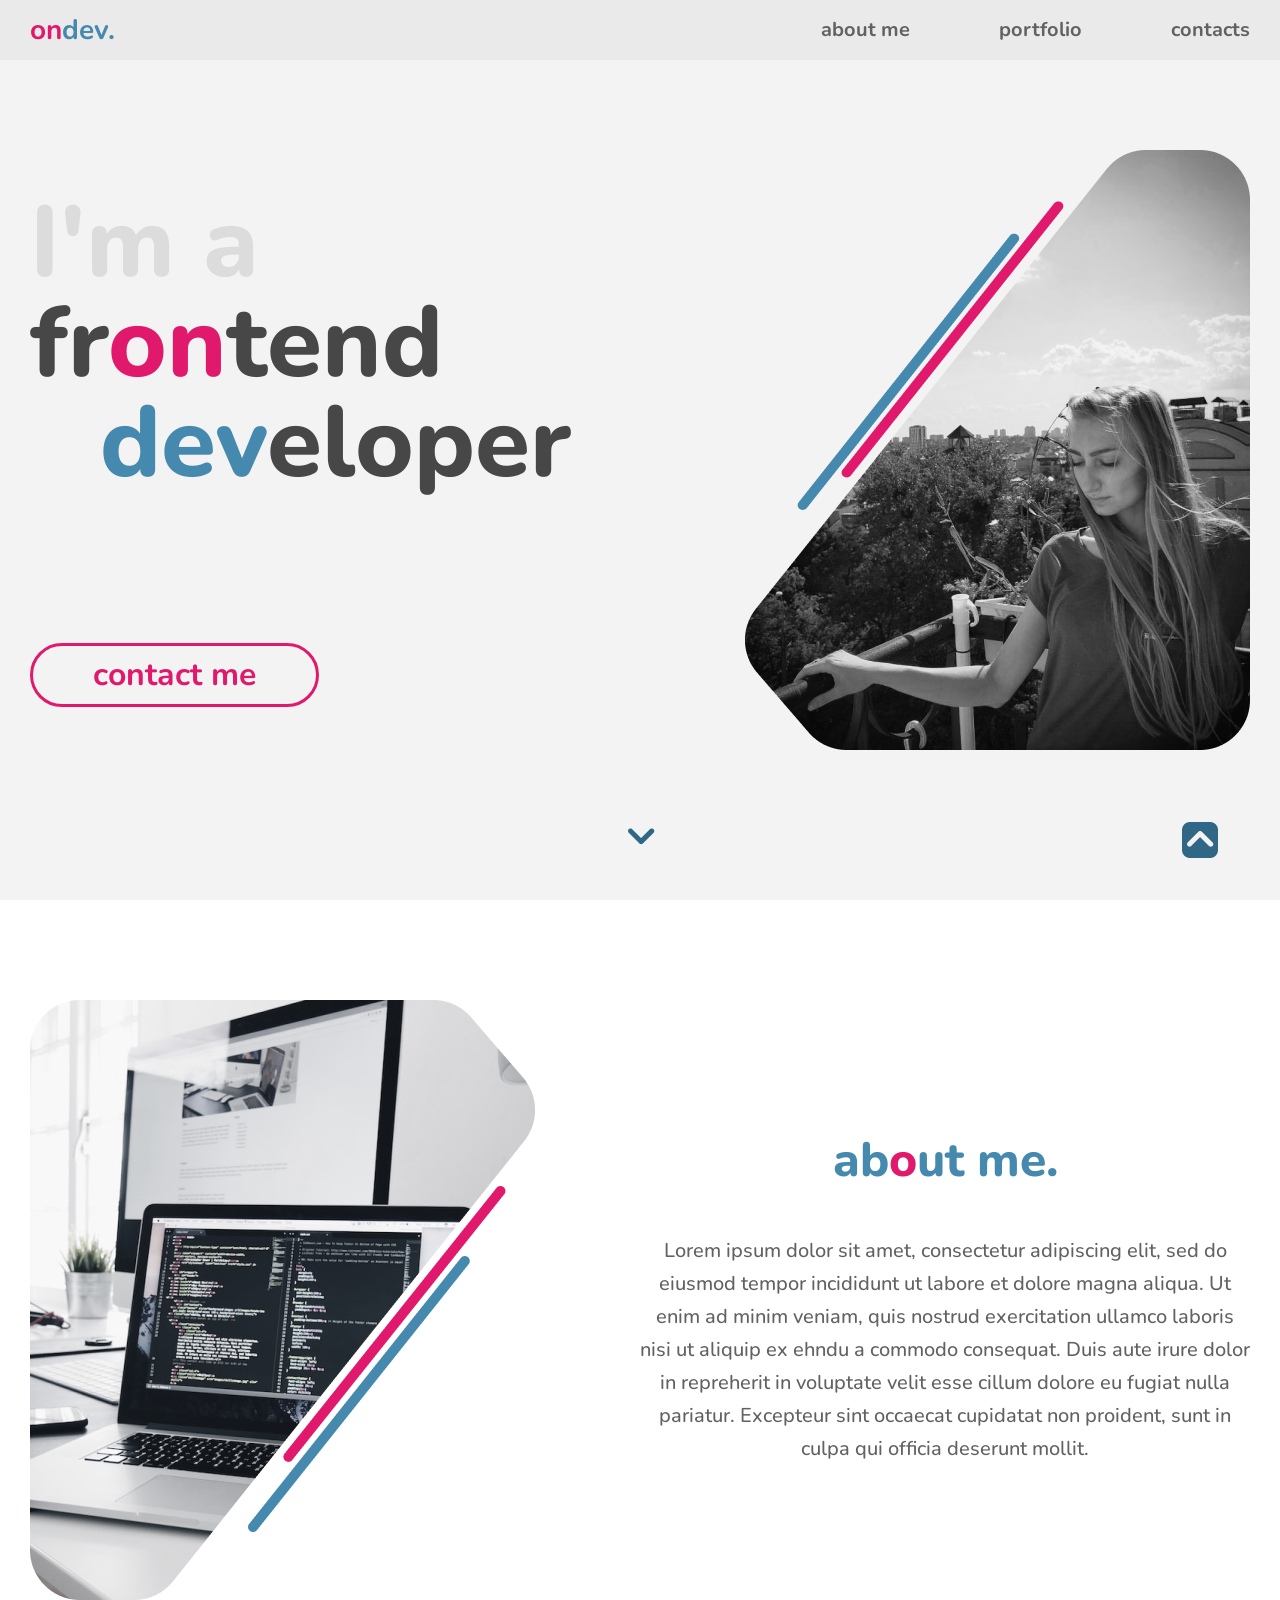
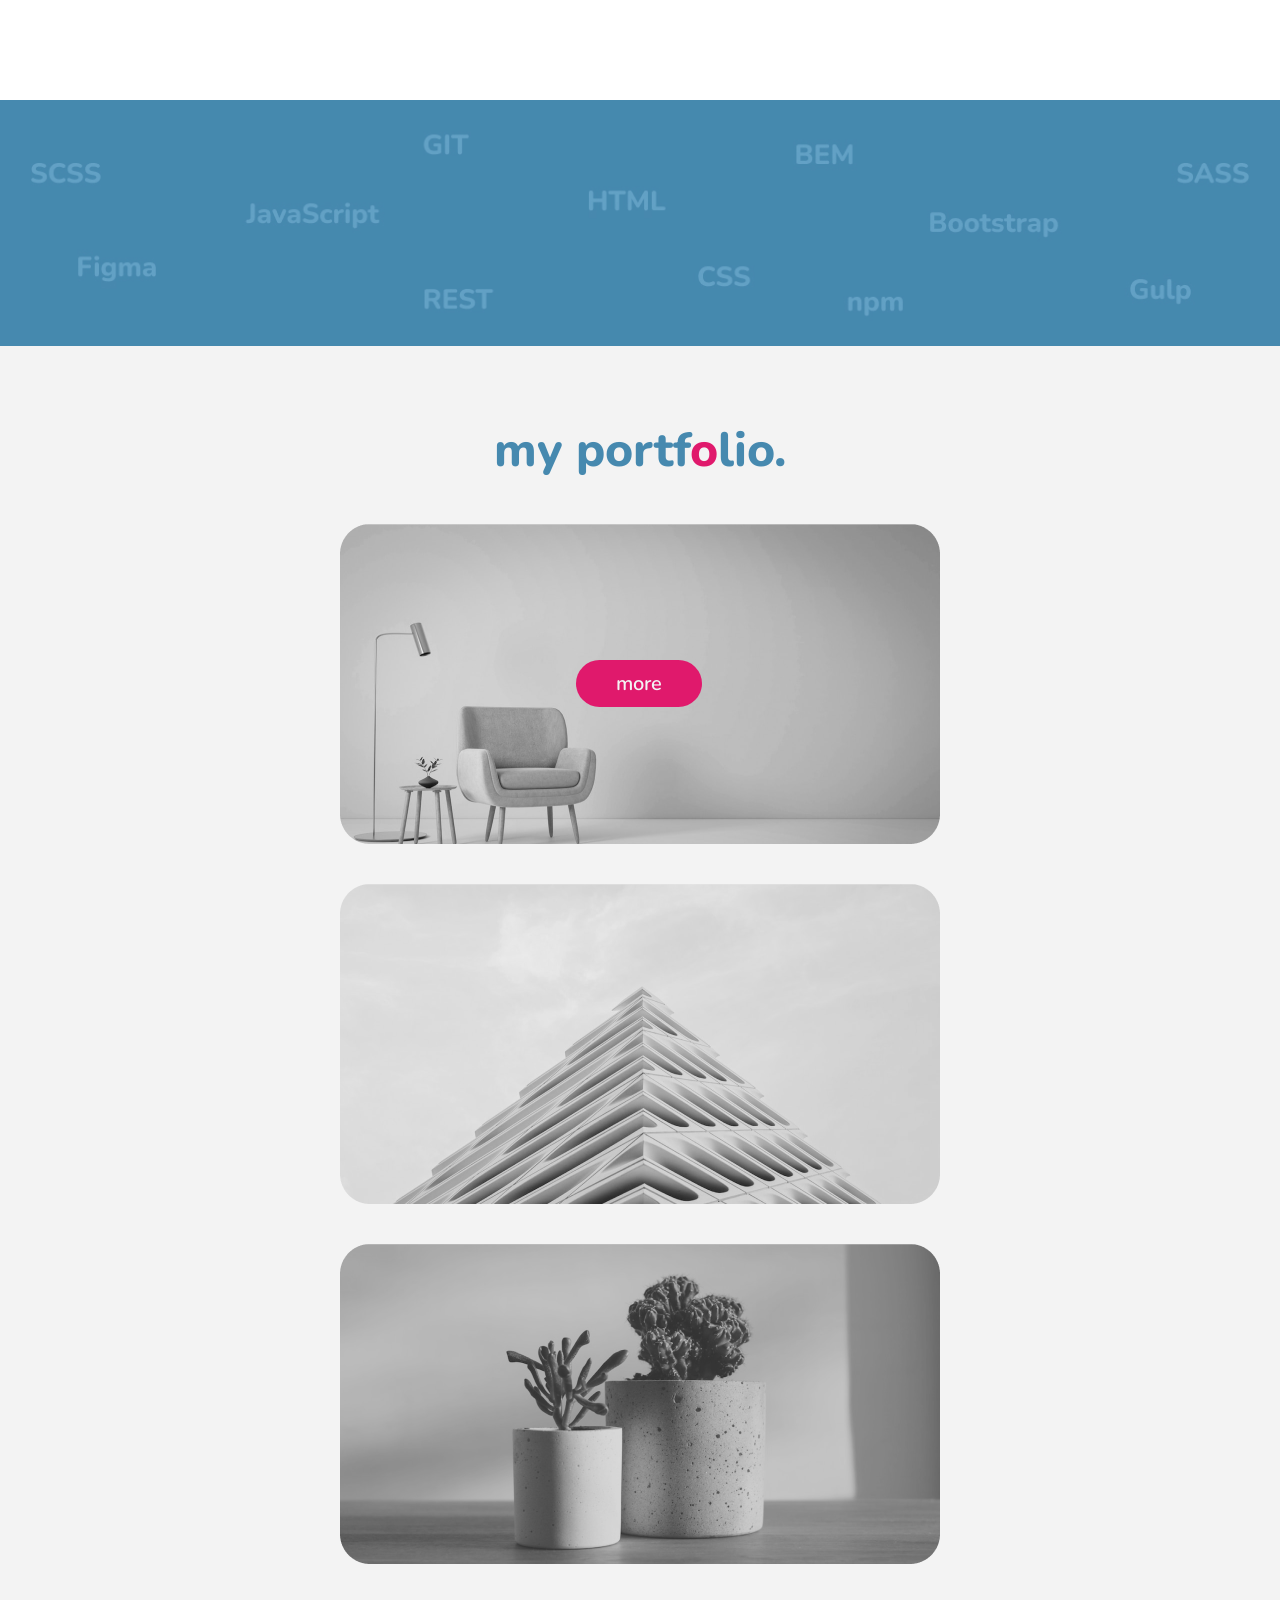
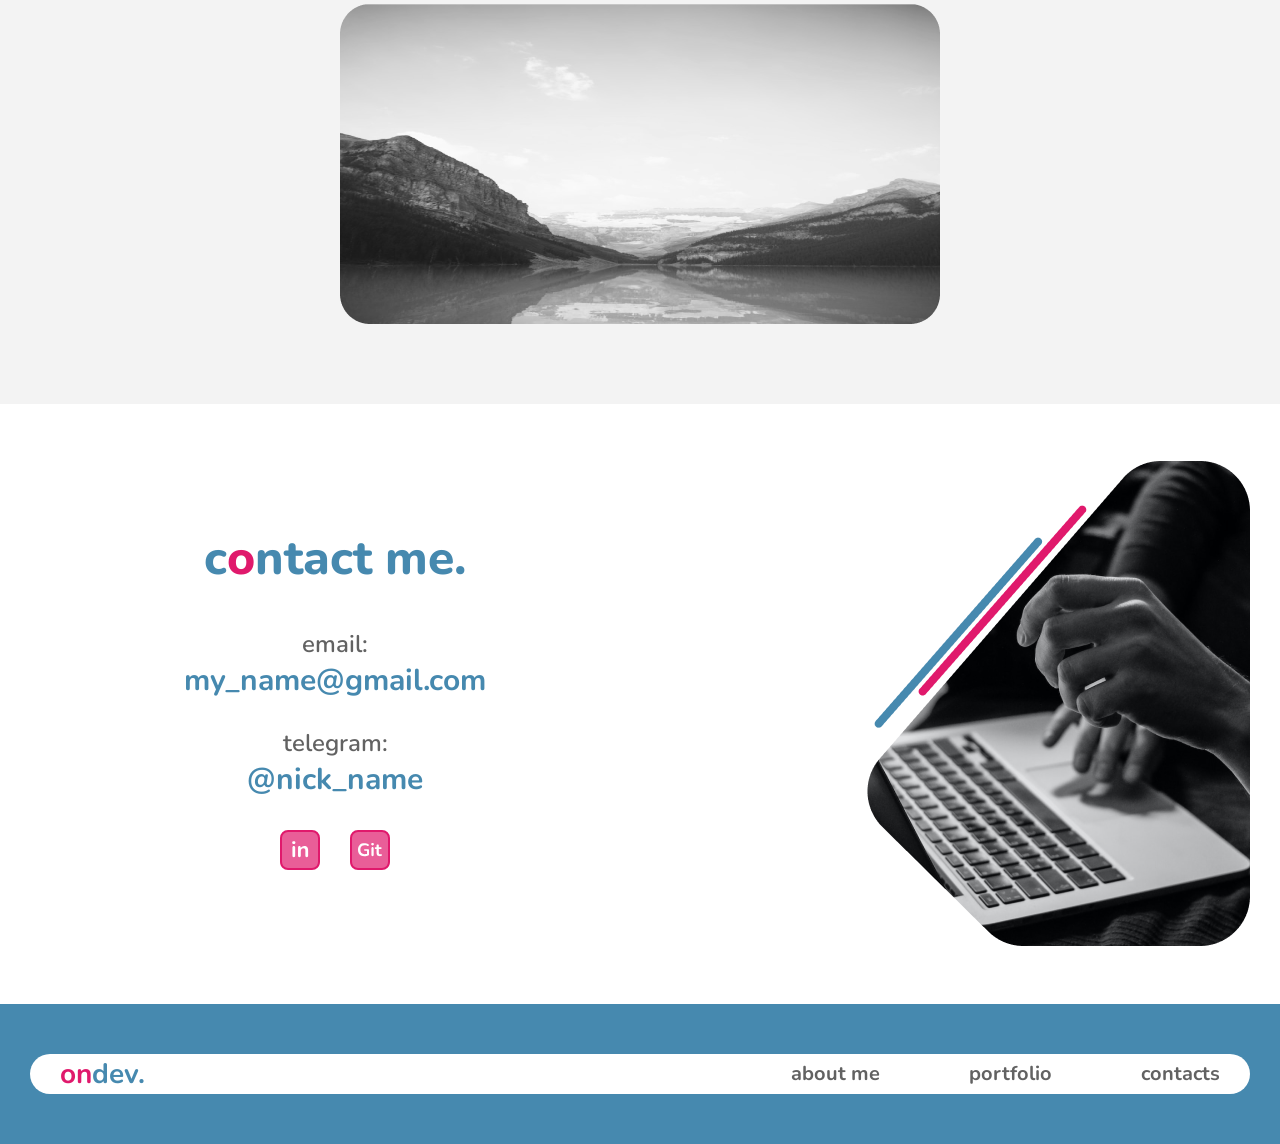
==== index.html @ 890ec50b "New project" ====
<!DOCTYPE html>
<html lang="en">
<head>
  <meta charset="UTF-8">
  <meta http-equiv="X-UA-Compatible" content="IE=edge">
  <meta name="viewport" content="width=device-width, initial-scale=1.0">
  <link href="https://fonts.googleapis.com/css2?family=Dosis:wght@400;700&family=Nunito:wght@400;500;700;800&display=swap"
    rel="stylesheet">
  <link rel="stylesheet" href="css/style.css">
  <title>ondev.</title>
</head>
<body>
  <a href="#" class="topbutton">
    <img src="./img/arrow/top.png" alt="arrow-top">
  </a>
  <header class="header">
    <div class="container">
      <div class="header__box">
        <a class="header__logo logo" href="#"><span class="rose">on</span>dev.</a>
          <nav class="menu">
            <a class="menu__link" href="#about">about me</a>
            <a class="menu__link" href="#portfolio">portfolio</a>
            <a class="menu__link" href="#contact">contacts</a>
          </nav>
      </div>
    </div>
  </header>
  <main>
    <section class="hero-page">
      <div class="container">
        <div class="hero-page__view">
          <div class="hero-page__info">
            <h1 class="hero-page__title"><span class="gray">I'm a</span> <br>fr<span class="rose">on</span>tend<br><span class="blue">dev</span>eloper</h1>
            <button class="hero-page__btn">contact me</button>
          </div>
          <div class="hero-page__photo">
            <img src="img/photo.png" alt="my photo">
          </div>
        </div>
        <div class="hero-page__arrow">
          <img src="img/arrow/arrow.png" alt="arrow">
        </div>
      </div>
    </section>
    <section id="about" class="about">
      <div class="container">
        <div class="about__wrapper">
          <div class="about__photo">
            <img src="img/about-photo.png" alt="computer">
          </div>
          <div class="about__box">
            <h2 class="about__title title">ab<span class="rose">o</span>ut me.</h2>
            <p class="about__text">Lorem ipsum dolor sit amet, consectetur adipiscing elit, sed do eiusmod tempor incididunt ut labore et dolore magna
            aliqua. Ut enim ad minim veniam, quis nostrud exercitation ullamco laboris nisi ut aliquip ex ehndu a commodo consequat.
            Duis aute irure dolor in repreherit in voluptate velit esse cillum dolore eu fugiat nulla pariatur. Excepteur sint
            occaecat cupidatat non proident, sunt in culpa qui officia deserunt mollit.</p>
          </div>
        </div>
      </div>
    </section>
    <div class="skills">
      <div class="container">
        <img src="img/skills.jpg" alt="skills">
      </div>
    </div>
    <section id="portfolio" class="portfolio">
      <div class="container">
        <h2 class="portfolio__title title">my portf<span class="rose">o</span>lio.</h2>
        <div class="portfolio__img">
          <div class="portfolio__card">
            <img src="img/portfolio/interior.png" alt="interior">
            <button class="portfolio__btn ">more</button>
          </div>
          <div class="portfolio__card">
            <img src="img/portfolio/build.png" alt="build">
            <button class="portfolio__btn active ">more</button>
          </div>
          <div class="portfolio__card">
            <img src="img/portfolio/plant.png" alt="plant">
            <button class="portfolio__btn active ">more</button>
          </div>
          <div class="portfolio__card">
            <img src="img/portfolio/ocean.png" alt="ocean">
            <button class="portfolio__btn active ">more</button>
          </div>
        </div>
      </div>
    </section>
    <section id="contact" class="contact">
      <div class="container">
        <div class="contact__wrapper">
          <div class="contact__box">
            <h2 class="contact__title title">c<span class="rose">o</span>ntact me.</h2>
            <div class="contact__email">
              <p class="contact__sub">email:</p>
              <p class="contact__name">my_name@gmail.com</p>
            </div>
            <div class="contact__telegram">
              <p class="contact__sub">telegram:</p>
              <p class="contact__name">@nick_name</p>
            </div>
            <div class="contact__social">
                <a  class="contact__link" target="_blank" href="https://www.linkedin.com">
                  <svg width="40" height="40" viewBox="0 0 40 40" fill="none" xmlns="http://www.w3.org/2000/svg">
                    <rect x="1" y="1" width="38" height="38" rx="7" fill="currentColor" stroke="#E0196C" stroke-width="2" />
                    <path
                      d="M13.794 27.154C13.354 27.154 13.0167 27.022 12.782 26.758C12.5473 26.494 12.43 26.1273 12.43 25.658V17.584C12.43 17.1 12.5473 16.7333 12.782 16.484C13.0167 16.22 13.354 16.088 13.794 16.088C14.234 16.088 14.5713 16.22 14.806 16.484C15.0553 16.7333 15.18 17.1 15.18 17.584V25.658C15.18 26.1273 15.0627 26.494 14.828 26.758C14.5933 27.022 14.2487 27.154 13.794 27.154ZM13.794 14.042C13.2807 14.042 12.8773 13.9173 12.584 13.668C12.3053 13.404 12.166 13.0447 12.166 12.59C12.166 12.1207 12.3053 11.7613 12.584 11.512C12.8773 11.2627 13.2807 11.138 13.794 11.138C14.322 11.138 14.7253 11.2627 15.004 11.512C15.2827 11.7613 15.422 12.1207 15.422 12.59C15.422 13.0447 15.2827 13.404 15.004 13.668C14.7253 13.9173 14.322 14.042 13.794 14.042ZM19.4014 27.176C18.9614 27.176 18.6241 27.0587 18.3894 26.824C18.1548 26.5747 18.0374 26.2227 18.0374 25.768V17.452C18.0374 16.9973 18.1548 16.6527 18.3894 16.418C18.6241 16.1833 18.9541 16.066 19.3794 16.066C19.8048 16.066 20.1348 16.1833 20.3694 16.418C20.6041 16.6527 20.7214 16.9973 20.7214 17.452V18.948L20.4794 18.398C20.8021 17.6207 21.3008 17.034 21.9754 16.638C22.6648 16.2273 23.4421 16.022 24.3074 16.022C25.1728 16.022 25.8841 16.1833 26.4414 16.506C26.9988 16.8287 27.4168 17.32 27.6954 17.98C27.9741 18.6253 28.1134 19.4467 28.1134 20.444V25.768C28.1134 26.2227 27.9961 26.5747 27.7614 26.824C27.5268 27.0587 27.1894 27.176 26.7494 27.176C26.3094 27.176 25.9648 27.0587 25.7154 26.824C25.4808 26.5747 25.3634 26.2227 25.3634 25.768V20.576C25.3634 19.74 25.2021 19.1313 24.8794 18.75C24.5714 18.3687 24.0874 18.178 23.4274 18.178C22.6208 18.178 21.9754 18.4347 21.4914 18.948C21.0221 19.4467 20.7874 20.114 20.7874 20.95V25.768C20.7874 26.7067 20.3254 27.176 19.4014 27.176Z"
                      fill="white" />
                  </svg>
                </a>
                <a class="contact__link" target="_blank" href="https://github.com/">
                  <svg width="40" height="40" viewBox="0 0 40 40" fill="none" xmlns="http://www.w3.org/2000/svg">
                    <rect x="1" y="1" width="38" height="38" rx="7" fill="currentColor" stroke="#E0196C" stroke-width="2" />
                    <path
                      d="M14.488 26.18C13.084 26.18 11.896 25.916 10.924 25.388C9.964 24.86 9.232 24.11 8.728 23.138C8.224 22.166 7.972 21.014 7.972 19.682C7.972 18.674 8.116 17.768 8.404 16.964C8.704 16.16 9.13 15.476 9.682 14.912C10.246 14.336 10.93 13.898 11.734 13.598C12.538 13.286 13.45 13.13 14.47 13.13C15.142 13.13 15.814 13.214 16.486 13.382C17.17 13.538 17.812 13.808 18.412 14.192C18.616 14.324 18.748 14.486 18.808 14.678C18.88 14.87 18.892 15.068 18.844 15.272C18.796 15.464 18.706 15.632 18.574 15.776C18.442 15.92 18.274 16.01 18.07 16.046C17.878 16.082 17.662 16.034 17.422 15.902C16.966 15.638 16.504 15.446 16.036 15.326C15.568 15.206 15.046 15.146 14.47 15.146C13.582 15.146 12.832 15.326 12.22 15.686C11.608 16.034 11.146 16.544 10.834 17.216C10.534 17.888 10.384 18.71 10.384 19.682C10.384 21.158 10.738 22.28 11.446 23.048C12.154 23.816 13.204 24.2 14.596 24.2C15.076 24.2 15.562 24.152 16.054 24.056C16.546 23.96 17.026 23.828 17.494 23.66L17.044 24.686V20.852H15.064C14.764 20.852 14.53 20.774 14.362 20.618C14.206 20.462 14.128 20.252 14.128 19.988C14.128 19.712 14.206 19.502 14.362 19.358C14.53 19.214 14.764 19.142 15.064 19.142H18.034C18.334 19.142 18.562 19.226 18.718 19.394C18.886 19.55 18.97 19.778 18.97 20.078V24.452C18.97 24.716 18.916 24.938 18.808 25.118C18.712 25.298 18.55 25.43 18.322 25.514C17.794 25.706 17.188 25.868 16.504 26C15.82 26.12 15.148 26.18 14.488 26.18ZM22.5399 26.126C22.1799 26.126 21.9039 26.018 21.7119 25.802C21.5199 25.586 21.4239 25.286 21.4239 24.902V18.296C21.4239 17.9 21.5199 17.6 21.7119 17.396C21.9039 17.18 22.1799 17.072 22.5399 17.072C22.8999 17.072 23.1759 17.18 23.3679 17.396C23.5719 17.6 23.6739 17.9 23.6739 18.296V24.902C23.6739 25.286 23.5779 25.586 23.3859 25.802C23.1939 26.018 22.9119 26.126 22.5399 26.126ZM22.5399 15.398C22.1199 15.398 21.7899 15.296 21.5499 15.092C21.3219 14.876 21.2079 14.582 21.2079 14.21C21.2079 13.826 21.3219 13.532 21.5499 13.328C21.7899 13.124 22.1199 13.022 22.5399 13.022C22.9719 13.022 23.3019 13.124 23.5299 13.328C23.7579 13.532 23.8719 13.826 23.8719 14.21C23.8719 14.582 23.7579 14.876 23.5299 15.092C23.3019 15.296 22.9719 15.398 22.5399 15.398ZM30.0438 26.18C29.2638 26.18 28.6098 26.048 28.0818 25.784C27.5658 25.52 27.1818 25.136 26.9298 24.632C26.6778 24.116 26.5518 23.48 26.5518 22.724V18.89H25.6158C25.3278 18.89 25.1058 18.818 24.9498 18.674C24.7938 18.518 24.7158 18.308 24.7158 18.044C24.7158 17.768 24.7938 17.558 24.9498 17.414C25.1058 17.27 25.3278 17.198 25.6158 17.198H26.5518V15.56C26.5518 15.188 26.6478 14.906 26.8398 14.714C27.0438 14.522 27.3258 14.426 27.6858 14.426C28.0458 14.426 28.3218 14.522 28.5138 14.714C28.7058 14.906 28.8018 15.188 28.8018 15.56V17.198H30.7098C30.9978 17.198 31.2198 17.27 31.3758 17.414C31.5318 17.558 31.6098 17.768 31.6098 18.044C31.6098 18.308 31.5318 18.518 31.3758 18.674C31.2198 18.818 30.9978 18.89 30.7098 18.89H28.8018V22.598C28.8018 23.174 28.9278 23.606 29.1798 23.894C29.4318 24.182 29.8398 24.326 30.4038 24.326C30.6078 24.326 30.7878 24.308 30.9438 24.272C31.0998 24.236 31.2378 24.212 31.3578 24.2C31.5018 24.188 31.6218 24.236 31.7178 24.344C31.8138 24.44 31.8618 24.644 31.8618 24.956C31.8618 25.196 31.8198 25.412 31.7358 25.604C31.6638 25.784 31.5258 25.91 31.3218 25.982C31.1658 26.03 30.9618 26.072 30.7098 26.108C30.4578 26.156 30.2358 26.18 30.0438 26.18Z"
                      fill="white" />
                  </svg>
                </a>
            </div>
          </div>
          <div class="contact__img">
            <img src="img/contact.png" alt="computer">
          </div>
        </div>
      </div>
    </section>
  </main>
  <footer class="footer">
    <div class="container">
      <div class="footer__block">
        <a class="footer__logo logo" href="#"><span class="rose">on</span>dev.</a>
        <nav class="menu">
          <a class="menu__link" href="#about">about me</a>
          <a class="menu__link" href="#portfolio">portfolio</a>
          <a class="menu__link" href="#contact">contacts</a>
        </nav>
      </div>
    </div>
  </footer>
  <script src="script.js"></script>
</body>
</html>
---- css/style.css ----
* {
  padding: 0;
  margin: 0;
  border: 0;
}

*, *:before, *:after {
  -webkit-box-sizing: border-box;
  box-sizing: border-box;
}

:focus, :active {
  outline: none;
}

a:focus, a:active {
  outline: none;
}

nav, footer, header, aside {
  display: block;
}

html, body {
  height: 100%;
  width: 100%;
  font-size: 100%;
  line-height: 1;
  font-size: 14px;
  -ms-text-size-adjust: 100%;
  -moz-text-size-adjust: 100%;
  -webkit-text-size-adjust: 100%;
}

input, button, textarea {
  font-family: inherit;
}

input::-ms-clear {
  display: none;
}

button {
  cursor: pointer;
}

button::-moz-focus-inner {
  padding: 0;
  border: 0;
}

a, a:visited {
  text-decoration: none;
}

a:hover {
  text-decoration: none;
}

ul li {
  list-style: none;
}

img {
  vertical-align: top;
}

h1, h2, h3, h4, h5, h6 {
  font-size: inherit;
  font-weight: 400;
}

body {
  font-family: "Nunito", sans-serif;
  margin: 0 auto;
}

.container {
  max-width: 1300px;
  padding: 0 30px;
  width: 100%;
  margin: 0 auto;
}

.logo {
  font-size: 28px;
  font-weight: 700;
  color: #4689AF;
}

.title {
  font-weight: 800;
  font-size: 48px;
  color: #4689AF;
}

.rose {
  color: #E0196C;
}

.skills {
  background-color: #4689AF;
}

.skills img {
  width: 100%;
}

.topbutton {
  position: fixed;
  right: 60px;
  bottom: 40px;
  z-index: 5;
}

.header {
  height: 60px;
  background: #eaeaea;
  display: -webkit-box;
  display: -ms-flexbox;
  display: flex;
  -webkit-box-align: center;
      -ms-flex-align: center;
          align-items: center;
  position: fixed;
  width: 100%;
  left: 0;
  top: 0;
  z-index: 5;
}
.header__box {
  display: -webkit-box;
  display: -ms-flexbox;
  display: flex;
  -webkit-box-pack: justify;
      -ms-flex-pack: justify;
          justify-content: space-between;
  -webkit-box-align: center;
      -ms-flex-align: center;
          align-items: center;
}

.menu__link {
  font-size: 20px;
  font-weight: 700;
  color: #626262;
}
.menu__link:not(:last-child) {
  padding-right: 85px;
}
.menu__link:hover {
  color: #E0196C;
  -webkit-transition: 0.5s;
  transition: 0.5s;
}

.hero-page {
  height: 100vh;
  background-color: #F3F3F3;
  position: relative;
  display: -webkit-box;
  display: -ms-flexbox;
  display: flex;
  -webkit-box-align: center;
      -ms-flex-align: center;
          align-items: center;
}
.hero-page__view {
  display: -webkit-box;
  display: -ms-flexbox;
  display: flex;
  -webkit-box-pack: justify;
      -ms-flex-pack: justify;
          justify-content: space-between;
  -webkit-box-align: center;
      -ms-flex-align: center;
          align-items: center;
}
.hero-page__info {
  width: 50%;
}
.hero-page__title {
  font-weight: 800;
  font-size: 100px;
  color: #474747;
  margin-bottom: 150px;
}
.hero-page__title .gray {
  color: #DCDCDC;
}
.hero-page__title .blue {
  color: #4689AF;
  padding-left: 70px;
}
.hero-page__photo {
  max-width: 50%;
  display: -webkit-box;
  display: -ms-flexbox;
  display: flex;
  -webkit-box-pack: end;
      -ms-flex-pack: end;
          justify-content: flex-end;
}
.hero-page__btn {
  background: #F3F3F3;
  border: 3px solid #E0196C;
  border-radius: 40px;
  color: #E0196C;
  padding: 5px 60px;
  font-weight: 700;
  font-size: 32px;
  line-height: 150%;
}
.hero-page__btn:hover {
  background: #E0196C;
  color: #F3F3F3;
  -webkit-transition: 0.5s;
  transition: 0.5s;
}
.hero-page__arrow {
  text-align: center;
  position: absolute;
  left: 49%;
  bottom: 6%;
}

.about {
  display: -webkit-box;
  display: -ms-flexbox;
  display: flex;
  height: 800px;
  background: #FFFFFF;
}
.about__wrapper {
  display: -webkit-box;
  display: -ms-flexbox;
  display: flex;
  -webkit-box-pack: justify;
      -ms-flex-pack: justify;
          justify-content: space-between;
  height: 100%;
}
.about__box {
  display: -webkit-box;
  display: -ms-flexbox;
  display: flex;
  width: 50%;
  -webkit-box-orient: vertical;
  -webkit-box-direction: normal;
      -ms-flex-direction: column;
          flex-direction: column;
  -webkit-box-pack: center;
      -ms-flex-pack: center;
          justify-content: center;
  text-align: center;
}
.about__title {
  margin-bottom: 50px;
}
.about__text {
  font-weight: 500;
  font-size: 20px;
  line-height: 165%;
  color: #626262;
}
.about__photo {
  margin-top: 100px;
}

.portfolio {
  text-align: center;
  background-color: #F3F3F3;
}
.portfolio__title {
  padding-top: 80px;
  margin-bottom: 50px;
}
.portfolio__card {
  position: relative;
  display: -webkit-box;
  display: -ms-flexbox;
  display: flex;
  -webkit-box-align: center;
      -ms-flex-align: center;
          align-items: center;
}
.portfolio__img {
  display: -webkit-box;
  display: -ms-flexbox;
  display: flex;
  -ms-flex-wrap: wrap;
      flex-wrap: wrap;
  -webkit-box-pack: center;
      -ms-flex-pack: center;
          justify-content: center;
  gap: 40px;
  padding-bottom: 80px;
}
.portfolio__img img {
  -webkit-filter: grayscale(100%);
          filter: grayscale(100%);
}
.portfolio__img img:hover {
  -webkit-filter: none;
          filter: none;
}
.portfolio__btn {
  color: #F3F3F3;
  padding: 10px 40px;
  border-radius: 30px;
  background-color: #E0196C;
  font-size: 20px;
  font-weight: 600;
  position: absolute;
  left: 236px;
}
.portfolio .active {
  display: none;
}

.contact {
  background: #FFFFFF;
  display: -webkit-box;
  display: -ms-flexbox;
  display: flex;
  -webkit-box-align: center;
      -ms-flex-align: center;
          align-items: center;
  height: 600px;
}
.contact__wrapper {
  display: -webkit-box;
  display: -ms-flexbox;
  display: flex;
  -webkit-box-pack: justify;
      -ms-flex-pack: justify;
          justify-content: space-between;
}
.contact__box {
  text-align: center;
  display: -webkit-box;
  display: -ms-flexbox;
  display: flex;
  -webkit-box-orient: vertical;
  -webkit-box-direction: normal;
      -ms-flex-direction: column;
          flex-direction: column;
  -webkit-box-pack: center;
      -ms-flex-pack: center;
          justify-content: center;
  width: 50%;
}
.contact__title {
  margin-bottom: 50px;
}
.contact__sub {
  font-weight: 600;
  font-size: 24px;
  color: #626262;
  margin-bottom: 10px;
}
.contact__name {
  font-weight: 700;
  font-size: 30px;
  color: #4689AF;
  margin-bottom: 35px;
}
.contact__social {
  display: -webkit-box;
  display: -ms-flexbox;
  display: flex;
  -webkit-box-pack: center;
      -ms-flex-pack: center;
          justify-content: center;
  gap: 30px;
}
.contact__link {
  color: #E95E98;
}
.contact__link:hover {
  color: #E0196C;
  -webkit-transition: 0.5s;
  transition: 0.5s;
}

.footer {
  background-color: #4689AF;
  padding: 50px 0;
}
.footer__block {
  height: 40px;
  background-color: #FFFFFF;
  border-radius: 20px;
  display: -webkit-box;
  display: -ms-flexbox;
  display: flex;
  -webkit-box-align: center;
      -ms-flex-align: center;
          align-items: center;
  -webkit-box-pack: justify;
      -ms-flex-pack: justify;
          justify-content: space-between;
  padding: 0 30px;
}
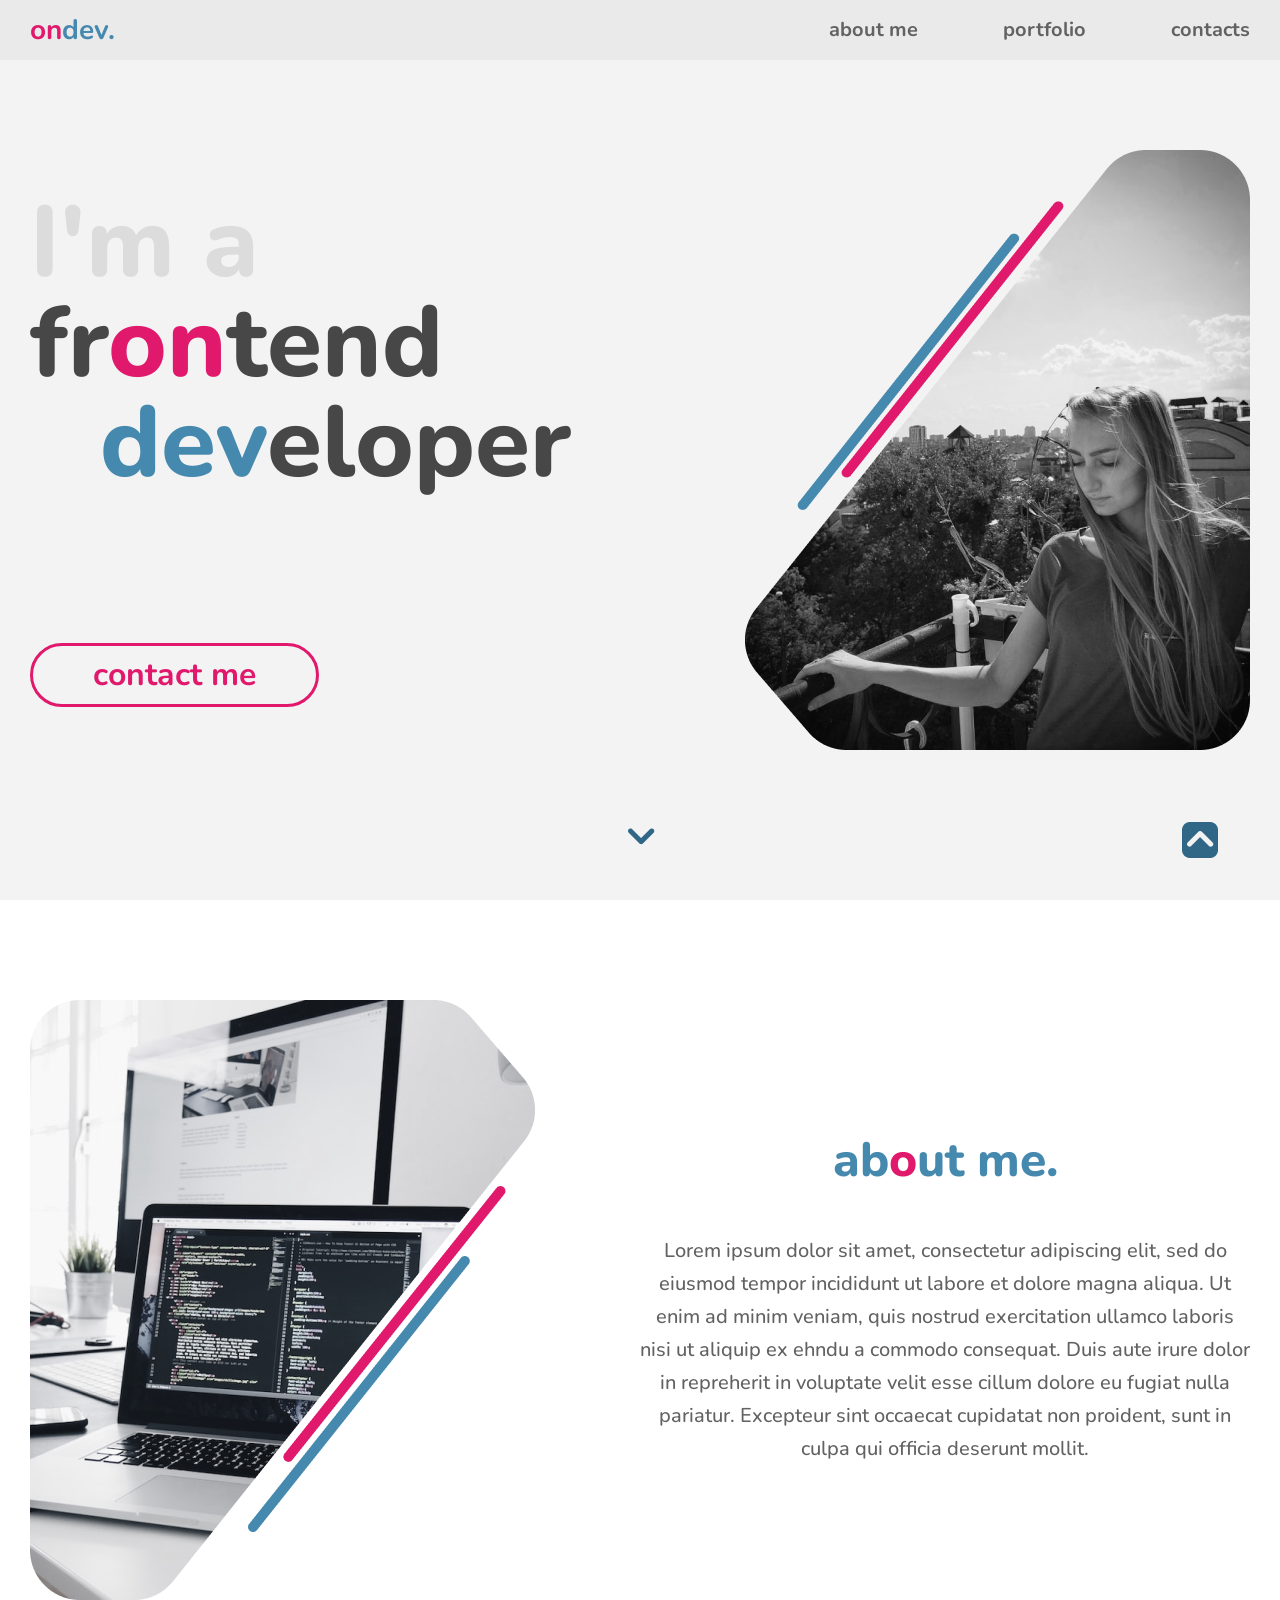
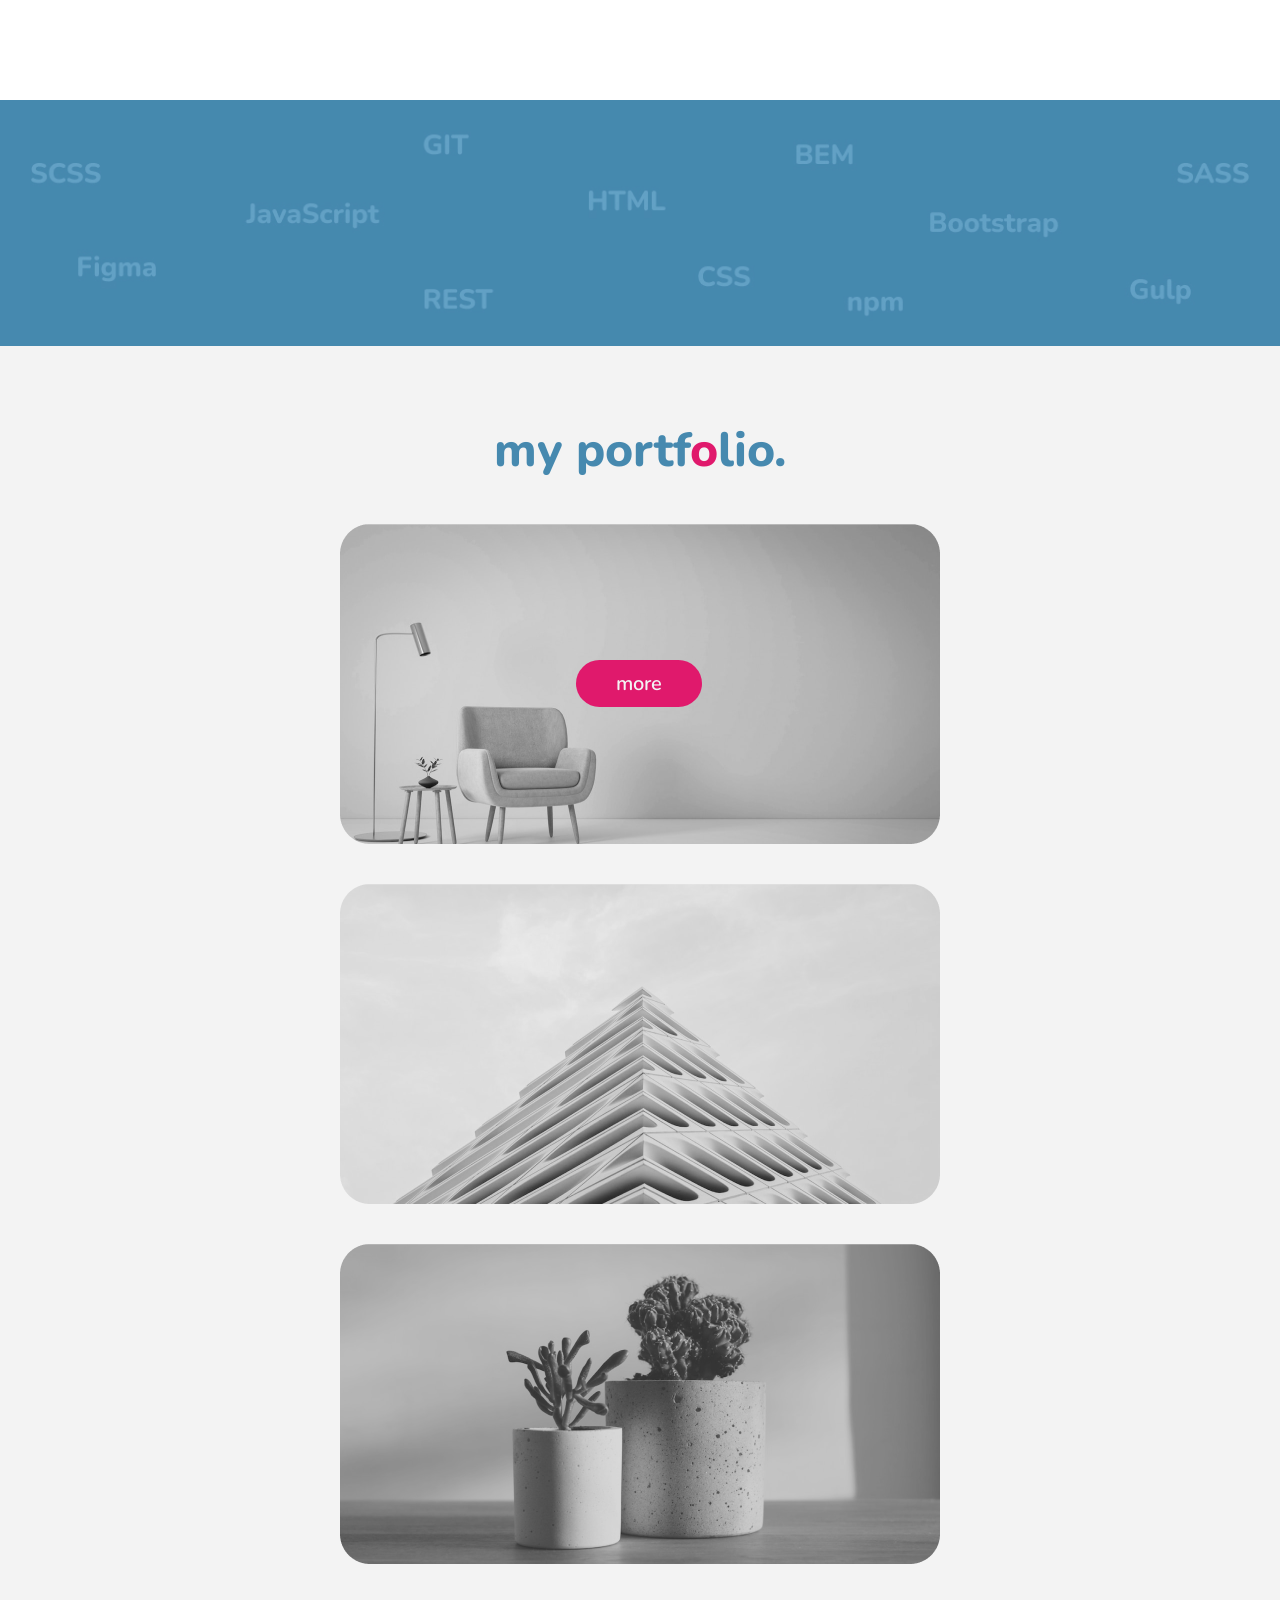
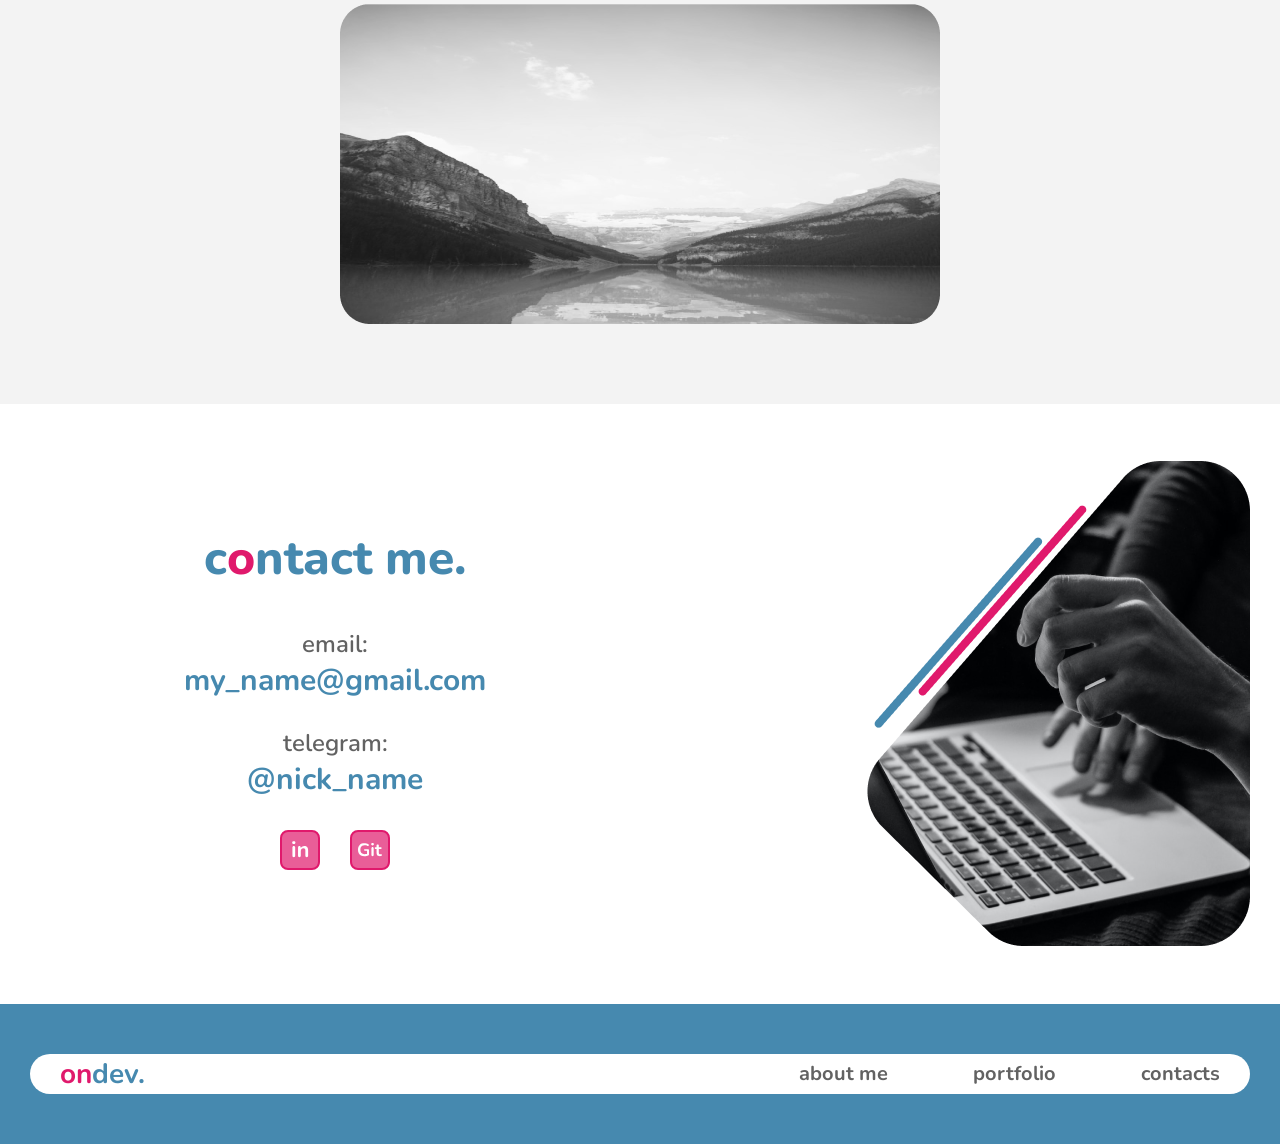
==== commit 926e3c81: "Added ul li in navigation" ====
--- a/index.html
+++ b/index.html
@@ -18,9 +18,11 @@
       <div class="header__box">
         <a class="header__logo logo" href="#"><span class="rose">on</span>dev.</a>
           <nav class="menu">
-            <a class="menu__link" href="#about">about me</a>
-            <a class="menu__link" href="#portfolio">portfolio</a>
-            <a class="menu__link" href="#contact">contacts</a>
+            <ul>
+              <li><a class="menu__link" href="#about">about me</a></li>
+              <li><a class="menu__link" href="#portfolio">portfolio</a></li>
+              <li><a class="menu__link" href="#contact">contacts</a></li>
+            </ul>
           </nav>
       </div>
     </div>
@@ -130,9 +132,11 @@
       <div class="footer__block">
         <a class="footer__logo logo" href="#"><span class="rose">on</span>dev.</a>
         <nav class="menu">
-          <a class="menu__link" href="#about">about me</a>
-          <a class="menu__link" href="#portfolio">portfolio</a>
-          <a class="menu__link" href="#contact">contacts</a>
+          <ul>
+            <li><a class="menu__link" href="#about">about me</a></li>
+            <li><a class="menu__link" href="#portfolio">portfolio</a></li>
+            <li><a class="menu__link" href="#contact">contacts</a></li>
+          </ul>
         </nav>
       </div>
     </div>
--- a/css/style.css
+++ b/css/style.css
@@ -145,13 +145,18 @@
   font-weight: 700;
   color: #626262;
 }
-.menu__link:not(:last-child) {
-  padding-right: 85px;
-}
 .menu__link:hover {
   color: #E0196C;
   -webkit-transition: 0.5s;
   transition: 0.5s;
+}
+.menu ul {
+  display: -webkit-box;
+  display: -ms-flexbox;
+  display: flex;
+}
+.menu ul li:not(:last-child) {
+  padding-right: 85px;
 }
 
 .hero-page {
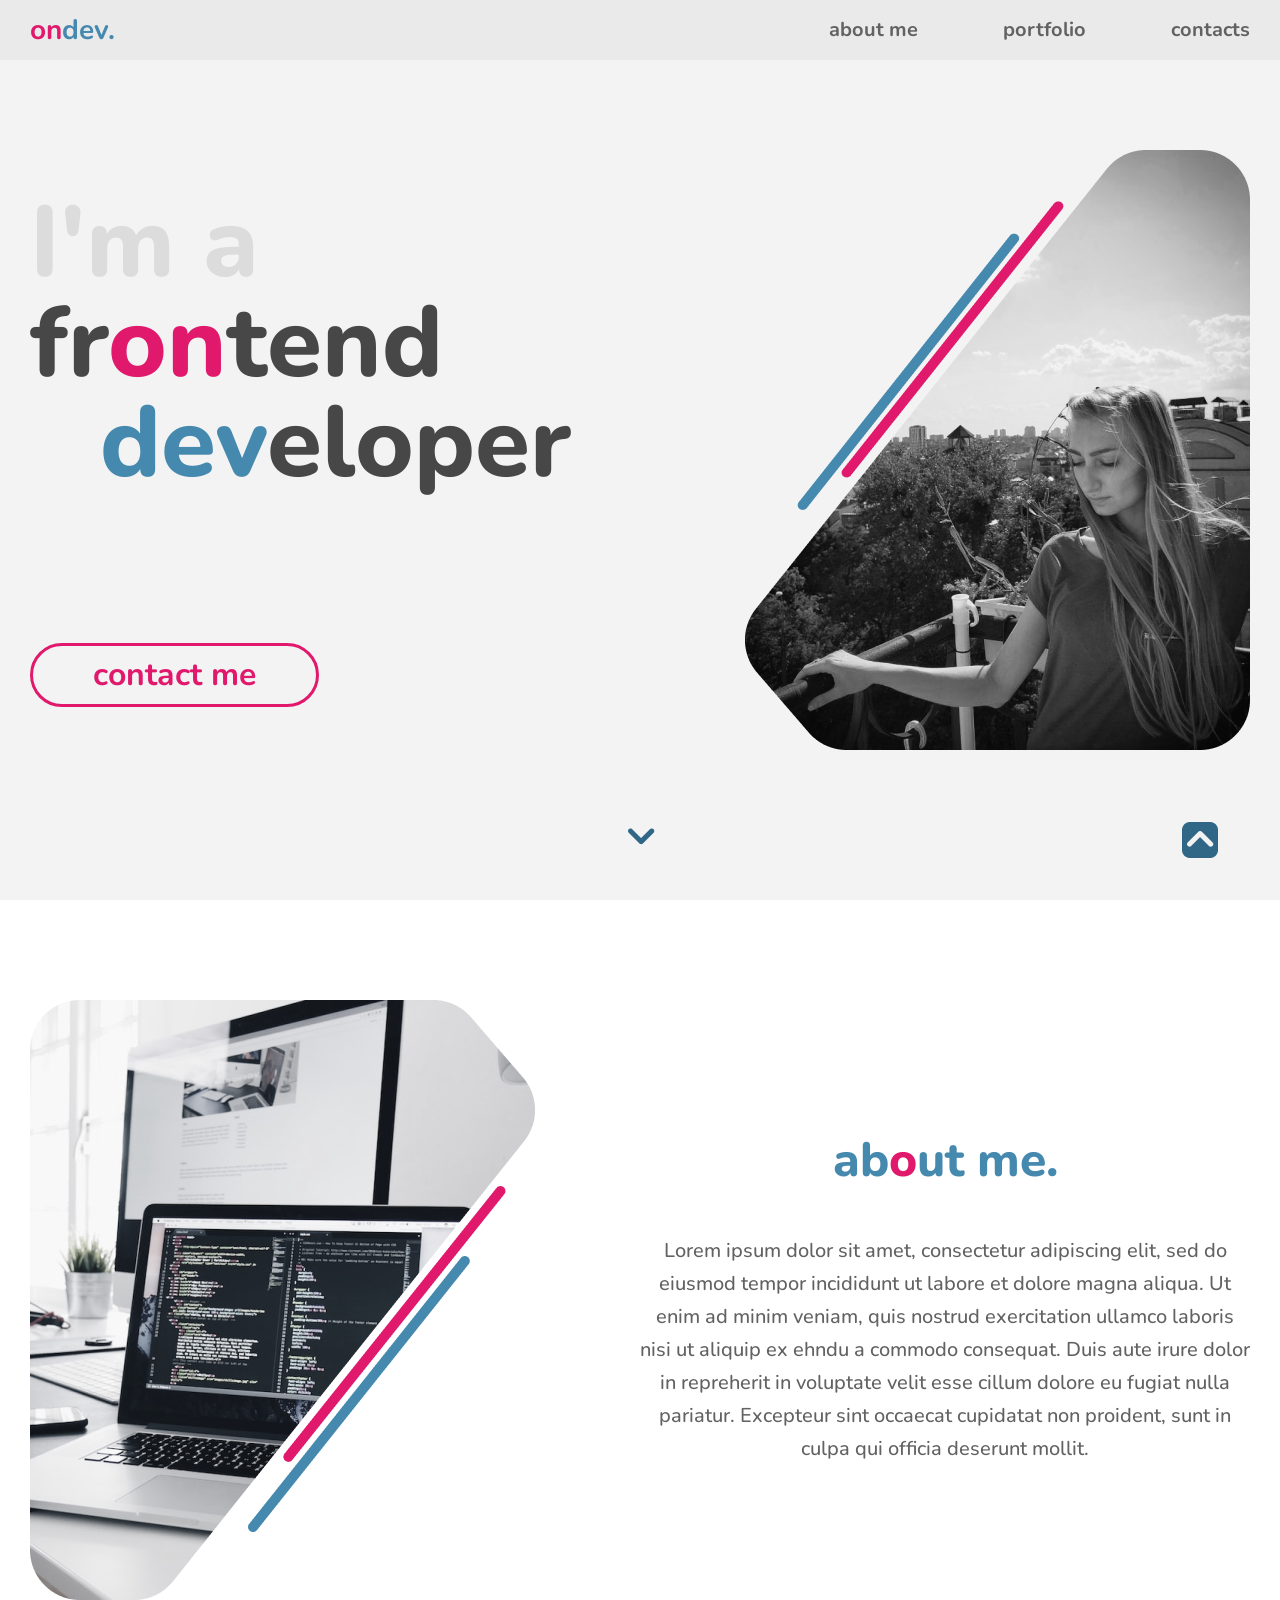
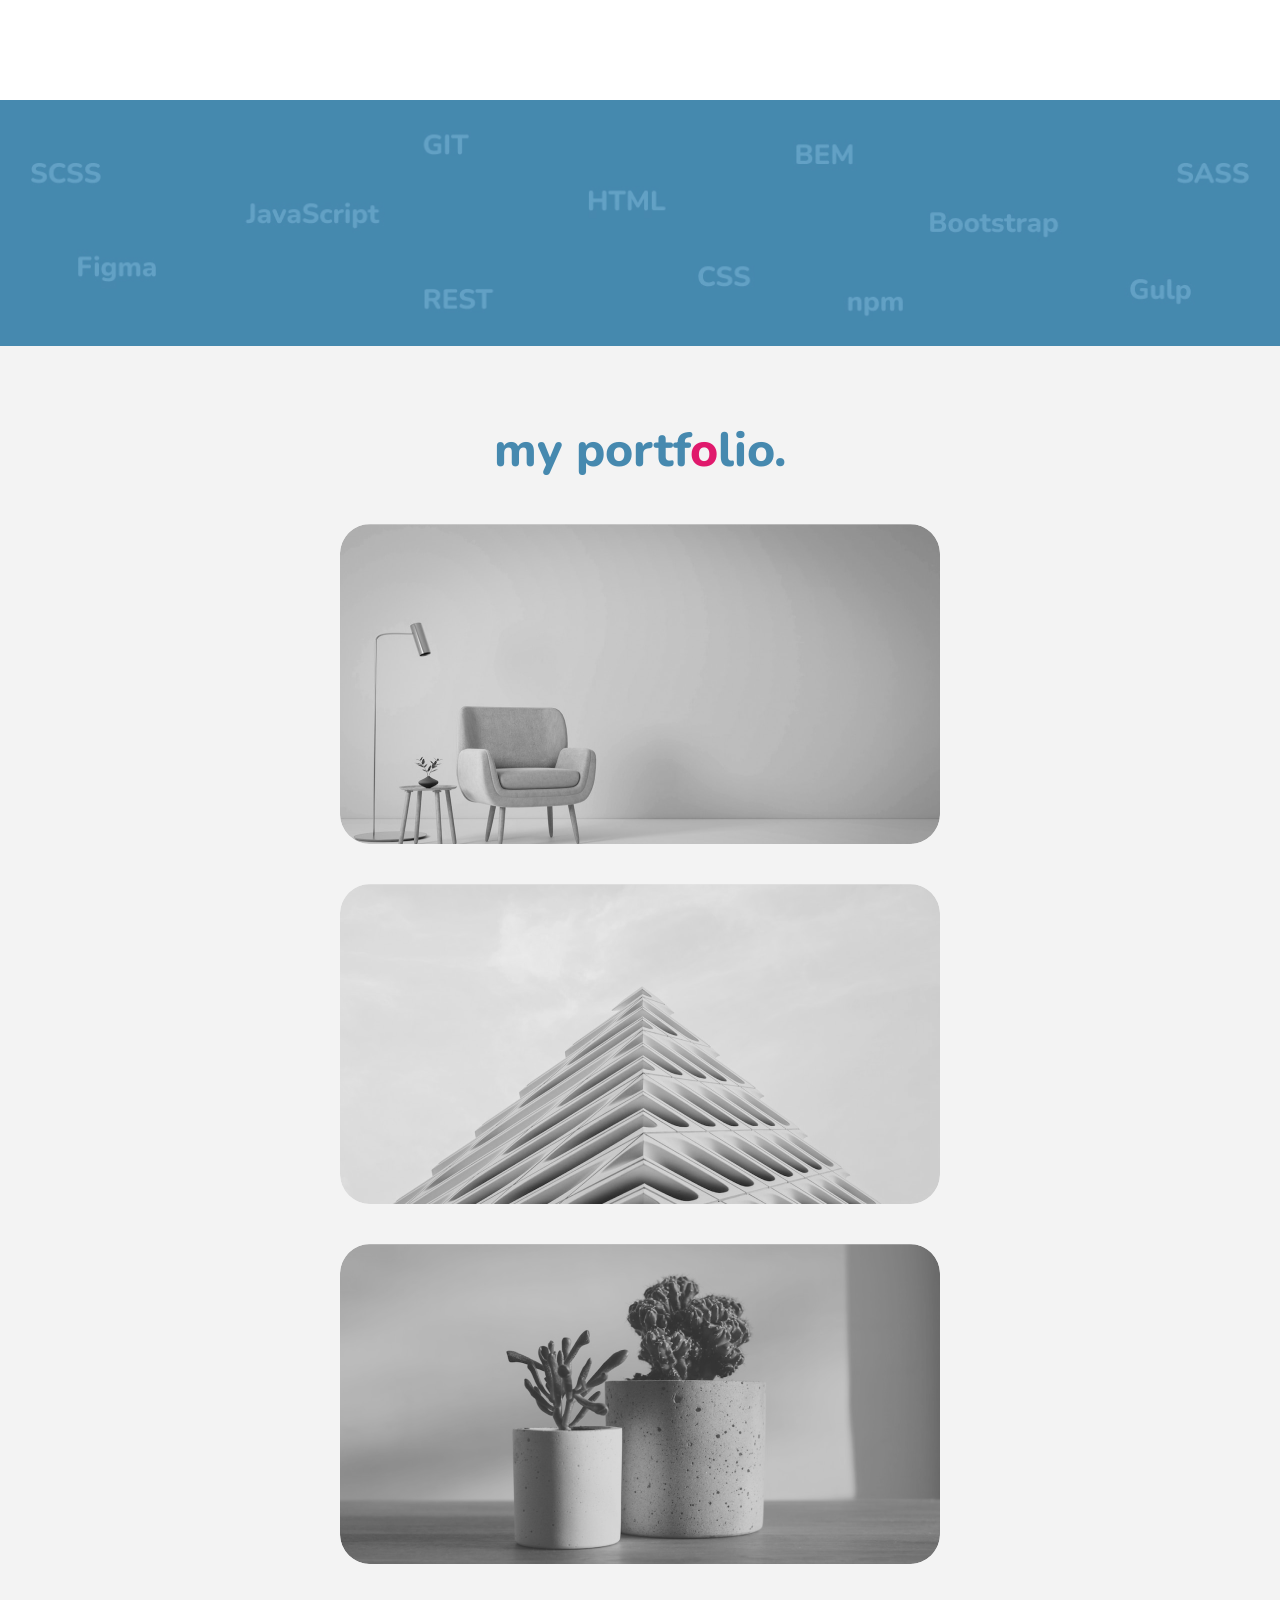
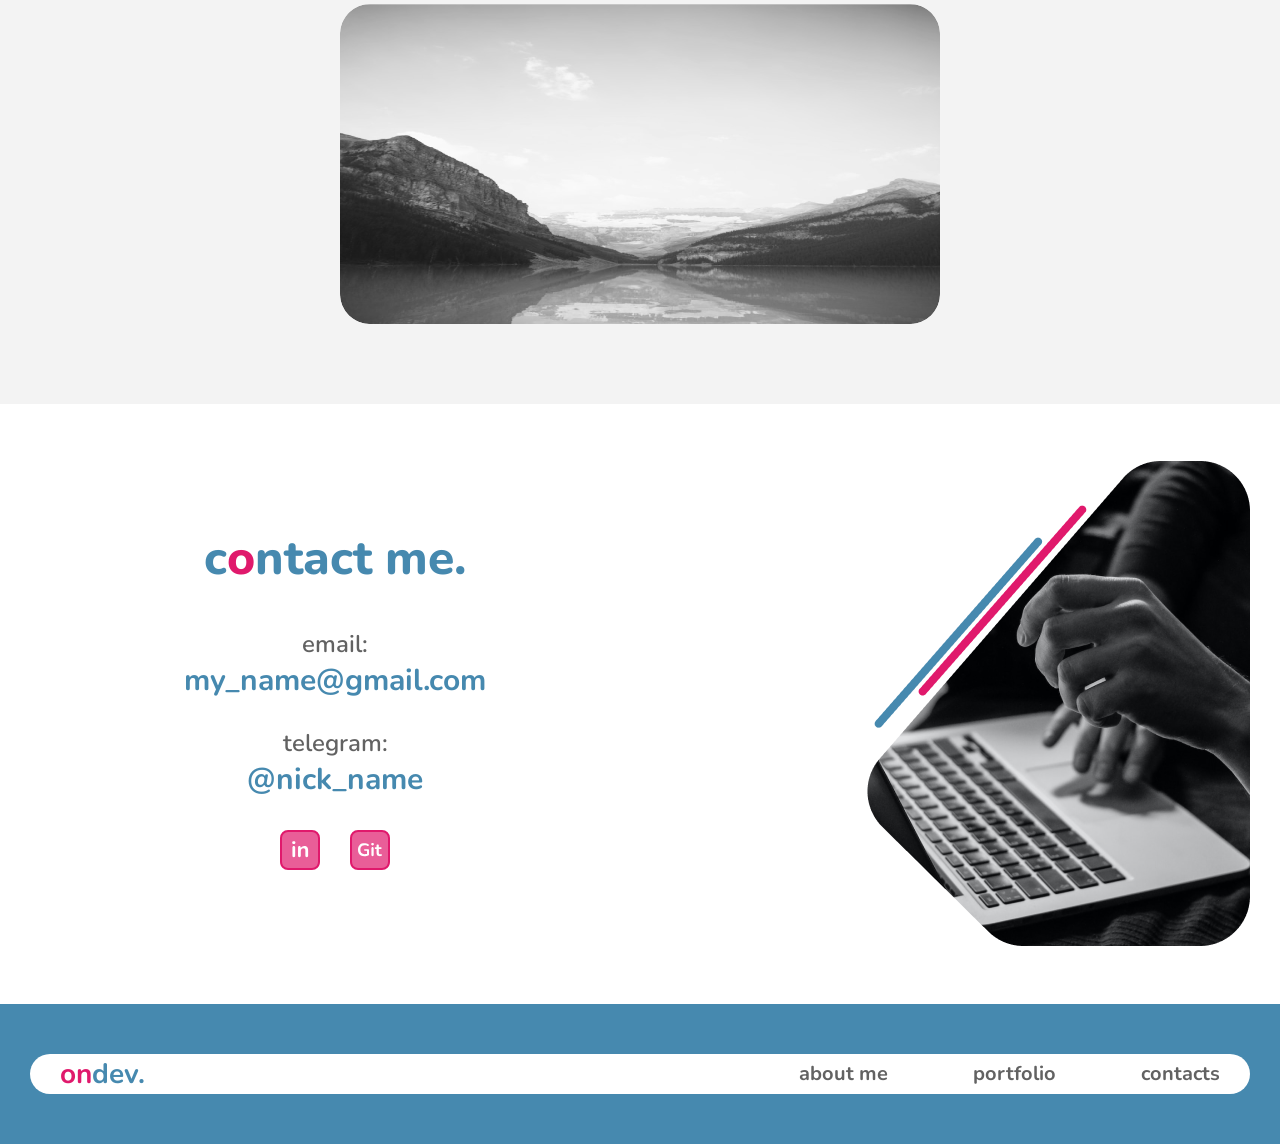
==== commit 176307de: "Added: new styles, visit count" ====
--- a/index.html
+++ b/index.html
@@ -1,14 +1,17 @@
 <!DOCTYPE html>
 <html lang="en">
+
 <head>
   <meta charset="UTF-8">
   <meta http-equiv="X-UA-Compatible" content="IE=edge">
   <meta name="viewport" content="width=device-width, initial-scale=1.0">
-  <link href="https://fonts.googleapis.com/css2?family=Dosis:wght@400;700&family=Nunito:wght@400;500;700;800&display=swap"
+  <link
+    href="https://fonts.googleapis.com/css2?family=Dosis:wght@400;700&family=Nunito:wght@400;500;700;800&display=swap"
     rel="stylesheet">
   <link rel="stylesheet" href="css/style.css">
   <title>ondev.</title>
 </head>
+
 <body>
   <a href="#" class="topbutton">
     <img src="./img/arrow/top.png" alt="arrow-top">
@@ -17,13 +20,30 @@
     <div class="container">
       <div class="header__box">
         <a class="header__logo logo" href="#"><span class="rose">on</span>dev.</a>
-          <nav class="menu">
-            <ul>
-              <li><a class="menu__link" href="#about">about me</a></li>
-              <li><a class="menu__link" href="#portfolio">portfolio</a></li>
-              <li><a class="menu__link" href="#contact">contacts</a></li>
-            </ul>
-          </nav>
+        <nav class="menu">
+          <ul>
+            <li><a class="menu__link" href="#about">about me</a></li>
+            <li><a class="menu__link" href="#portfolio">portfolio</a></li>
+            <li><a class="menu__link" href="#contact">contacts</a></li>
+          </ul>
+        </nav>
+      </div>
+      <!-- burger menu -->
+      <div class="burger-menu">
+        <div class="burger-menu__btn">
+          <span></span>
+          <span></span>
+          <span></span>
+        </div>
+        <div class="burger-menu__list">
+          <ul class="burger-menu__ul">
+            <li class="burger-menu__item"><a href="#" class="burger-menu__link">home</a></li>
+            <li class="burger-menu__item"><a href="#about" class="burger-menu__link">about me</a></li>
+            <li class="burger-menu__item"><a href="#portfolio" class="burger-menu__link">portfolio</a></li>
+            <li class="burger-menu__item"><a href="#contact" class="burger-menu__link">contacts</a></li>
+          </ul>
+          <button class="burger-menu__button btn">contact me</button>
+        </div>
       </div>
     </div>
   </header>
@@ -32,8 +52,9 @@
       <div class="container">
         <div class="hero-page__view">
           <div class="hero-page__info">
-            <h1 class="hero-page__title"><span class="gray">I'm a</span> <br>fr<span class="rose">on</span>tend<br><span class="blue">dev</span>eloper</h1>
-            <button class="hero-page__btn">contact me</button>
+            <h1 class="hero-page__title"><span class="gray">I'm a</span> <br>fr<span class="rose">on</span>tend<br><span
+                class="blue">dev</span>eloper</h1>
+            <button class="hero-page__btn btn">contact me</button>
           </div>
           <div class="hero-page__photo">
             <img src="img/photo.png" alt="my photo">
@@ -52,10 +73,13 @@
           </div>
           <div class="about__box">
             <h2 class="about__title title">ab<span class="rose">o</span>ut me.</h2>
-            <p class="about__text">Lorem ipsum dolor sit amet, consectetur adipiscing elit, sed do eiusmod tempor incididunt ut labore et dolore magna
-            aliqua. Ut enim ad minim veniam, quis nostrud exercitation ullamco laboris nisi ut aliquip ex ehndu a commodo consequat.
-            Duis aute irure dolor in repreherit in voluptate velit esse cillum dolore eu fugiat nulla pariatur. Excepteur sint
-            occaecat cupidatat non proident, sunt in culpa qui officia deserunt mollit.</p>
+            <p class="about__text">Lorem ipsum dolor sit amet, consectetur adipiscing elit, sed do eiusmod tempor
+              incididunt ut labore et dolore magna
+              aliqua. Ut enim ad minim veniam, quis nostrud exercitation ullamco laboris nisi ut aliquip ex ehndu a
+              commodo consequat.
+              Duis aute irure dolor in repreherit in voluptate velit esse cillum dolore eu fugiat nulla pariatur.
+              Excepteur sint
+              occaecat cupidatat non proident, sunt in culpa qui officia deserunt mollit.</p>
           </div>
         </div>
       </div>
@@ -71,19 +95,19 @@
         <div class="portfolio__img">
           <div class="portfolio__card">
             <img src="img/portfolio/interior.png" alt="interior">
-            <button class="portfolio__btn ">more</button>
+            <button class="portfolio__btn">more</button>
           </div>
           <div class="portfolio__card">
             <img src="img/portfolio/build.png" alt="build">
-            <button class="portfolio__btn active ">more</button>
+            <button class="portfolio__btn">more</button>
           </div>
           <div class="portfolio__card">
             <img src="img/portfolio/plant.png" alt="plant">
-            <button class="portfolio__btn active ">more</button>
+            <button class="portfolio__btn active">more</button>
           </div>
           <div class="portfolio__card">
             <img src="img/portfolio/ocean.png" alt="ocean">
-            <button class="portfolio__btn active ">more</button>
+            <button class="portfolio__btn active">more</button>
           </div>
         </div>
       </div>
@@ -102,22 +126,24 @@
               <p class="contact__name">@nick_name</p>
             </div>
             <div class="contact__social">
-                <a  class="contact__link" target="_blank" href="https://www.linkedin.com">
-                  <svg width="40" height="40" viewBox="0 0 40 40" fill="none" xmlns="http://www.w3.org/2000/svg">
-                    <rect x="1" y="1" width="38" height="38" rx="7" fill="currentColor" stroke="#E0196C" stroke-width="2" />
-                    <path
-                      d="M13.794 27.154C13.354 27.154 13.0167 27.022 12.782 26.758C12.5473 26.494 12.43 26.1273 12.43 25.658V17.584C12.43 17.1 12.5473 16.7333 12.782 16.484C13.0167 16.22 13.354 16.088 13.794 16.088C14.234 16.088 14.5713 16.22 14.806 16.484C15.0553 16.7333 15.18 17.1 15.18 17.584V25.658C15.18 26.1273 15.0627 26.494 14.828 26.758C14.5933 27.022 14.2487 27.154 13.794 27.154ZM13.794 14.042C13.2807 14.042 12.8773 13.9173 12.584 13.668C12.3053 13.404 12.166 13.0447 12.166 12.59C12.166 12.1207 12.3053 11.7613 12.584 11.512C12.8773 11.2627 13.2807 11.138 13.794 11.138C14.322 11.138 14.7253 11.2627 15.004 11.512C15.2827 11.7613 15.422 12.1207 15.422 12.59C15.422 13.0447 15.2827 13.404 15.004 13.668C14.7253 13.9173 14.322 14.042 13.794 14.042ZM19.4014 27.176C18.9614 27.176 18.6241 27.0587 18.3894 26.824C18.1548 26.5747 18.0374 26.2227 18.0374 25.768V17.452C18.0374 16.9973 18.1548 16.6527 18.3894 16.418C18.6241 16.1833 18.9541 16.066 19.3794 16.066C19.8048 16.066 20.1348 16.1833 20.3694 16.418C20.6041 16.6527 20.7214 16.9973 20.7214 17.452V18.948L20.4794 18.398C20.8021 17.6207 21.3008 17.034 21.9754 16.638C22.6648 16.2273 23.4421 16.022 24.3074 16.022C25.1728 16.022 25.8841 16.1833 26.4414 16.506C26.9988 16.8287 27.4168 17.32 27.6954 17.98C27.9741 18.6253 28.1134 19.4467 28.1134 20.444V25.768C28.1134 26.2227 27.9961 26.5747 27.7614 26.824C27.5268 27.0587 27.1894 27.176 26.7494 27.176C26.3094 27.176 25.9648 27.0587 25.7154 26.824C25.4808 26.5747 25.3634 26.2227 25.3634 25.768V20.576C25.3634 19.74 25.2021 19.1313 24.8794 18.75C24.5714 18.3687 24.0874 18.178 23.4274 18.178C22.6208 18.178 21.9754 18.4347 21.4914 18.948C21.0221 19.4467 20.7874 20.114 20.7874 20.95V25.768C20.7874 26.7067 20.3254 27.176 19.4014 27.176Z"
-                      fill="white" />
-                  </svg>
-                </a>
-                <a class="contact__link" target="_blank" href="https://github.com/">
-                  <svg width="40" height="40" viewBox="0 0 40 40" fill="none" xmlns="http://www.w3.org/2000/svg">
-                    <rect x="1" y="1" width="38" height="38" rx="7" fill="currentColor" stroke="#E0196C" stroke-width="2" />
-                    <path
-                      d="M14.488 26.18C13.084 26.18 11.896 25.916 10.924 25.388C9.964 24.86 9.232 24.11 8.728 23.138C8.224 22.166 7.972 21.014 7.972 19.682C7.972 18.674 8.116 17.768 8.404 16.964C8.704 16.16 9.13 15.476 9.682 14.912C10.246 14.336 10.93 13.898 11.734 13.598C12.538 13.286 13.45 13.13 14.47 13.13C15.142 13.13 15.814 13.214 16.486 13.382C17.17 13.538 17.812 13.808 18.412 14.192C18.616 14.324 18.748 14.486 18.808 14.678C18.88 14.87 18.892 15.068 18.844 15.272C18.796 15.464 18.706 15.632 18.574 15.776C18.442 15.92 18.274 16.01 18.07 16.046C17.878 16.082 17.662 16.034 17.422 15.902C16.966 15.638 16.504 15.446 16.036 15.326C15.568 15.206 15.046 15.146 14.47 15.146C13.582 15.146 12.832 15.326 12.22 15.686C11.608 16.034 11.146 16.544 10.834 17.216C10.534 17.888 10.384 18.71 10.384 19.682C10.384 21.158 10.738 22.28 11.446 23.048C12.154 23.816 13.204 24.2 14.596 24.2C15.076 24.2 15.562 24.152 16.054 24.056C16.546 23.96 17.026 23.828 17.494 23.66L17.044 24.686V20.852H15.064C14.764 20.852 14.53 20.774 14.362 20.618C14.206 20.462 14.128 20.252 14.128 19.988C14.128 19.712 14.206 19.502 14.362 19.358C14.53 19.214 14.764 19.142 15.064 19.142H18.034C18.334 19.142 18.562 19.226 18.718 19.394C18.886 19.55 18.97 19.778 18.97 20.078V24.452C18.97 24.716 18.916 24.938 18.808 25.118C18.712 25.298 18.55 25.43 18.322 25.514C17.794 25.706 17.188 25.868 16.504 26C15.82 26.12 15.148 26.18 14.488 26.18ZM22.5399 26.126C22.1799 26.126 21.9039 26.018 21.7119 25.802C21.5199 25.586 21.4239 25.286 21.4239 24.902V18.296C21.4239 17.9 21.5199 17.6 21.7119 17.396C21.9039 17.18 22.1799 17.072 22.5399 17.072C22.8999 17.072 23.1759 17.18 23.3679 17.396C23.5719 17.6 23.6739 17.9 23.6739 18.296V24.902C23.6739 25.286 23.5779 25.586 23.3859 25.802C23.1939 26.018 22.9119 26.126 22.5399 26.126ZM22.5399 15.398C22.1199 15.398 21.7899 15.296 21.5499 15.092C21.3219 14.876 21.2079 14.582 21.2079 14.21C21.2079 13.826 21.3219 13.532 21.5499 13.328C21.7899 13.124 22.1199 13.022 22.5399 13.022C22.9719 13.022 23.3019 13.124 23.5299 13.328C23.7579 13.532 23.8719 13.826 23.8719 14.21C23.8719 14.582 23.7579 14.876 23.5299 15.092C23.3019 15.296 22.9719 15.398 22.5399 15.398ZM30.0438 26.18C29.2638 26.18 28.6098 26.048 28.0818 25.784C27.5658 25.52 27.1818 25.136 26.9298 24.632C26.6778 24.116 26.5518 23.48 26.5518 22.724V18.89H25.6158C25.3278 18.89 25.1058 18.818 24.9498 18.674C24.7938 18.518 24.7158 18.308 24.7158 18.044C24.7158 17.768 24.7938 17.558 24.9498 17.414C25.1058 17.27 25.3278 17.198 25.6158 17.198H26.5518V15.56C26.5518 15.188 26.6478 14.906 26.8398 14.714C27.0438 14.522 27.3258 14.426 27.6858 14.426C28.0458 14.426 28.3218 14.522 28.5138 14.714C28.7058 14.906 28.8018 15.188 28.8018 15.56V17.198H30.7098C30.9978 17.198 31.2198 17.27 31.3758 17.414C31.5318 17.558 31.6098 17.768 31.6098 18.044C31.6098 18.308 31.5318 18.518 31.3758 18.674C31.2198 18.818 30.9978 18.89 30.7098 18.89H28.8018V22.598C28.8018 23.174 28.9278 23.606 29.1798 23.894C29.4318 24.182 29.8398 24.326 30.4038 24.326C30.6078 24.326 30.7878 24.308 30.9438 24.272C31.0998 24.236 31.2378 24.212 31.3578 24.2C31.5018 24.188 31.6218 24.236 31.7178 24.344C31.8138 24.44 31.8618 24.644 31.8618 24.956C31.8618 25.196 31.8198 25.412 31.7358 25.604C31.6638 25.784 31.5258 25.91 31.3218 25.982C31.1658 26.03 30.9618 26.072 30.7098 26.108C30.4578 26.156 30.2358 26.18 30.0438 26.18Z"
-                      fill="white" />
-                  </svg>
-                </a>
+              <a class="contact__link" target="_blank" href="https://www.linkedin.com">
+                <svg width="40" height="40" viewBox="0 0 40 40" fill="none" xmlns="http://www.w3.org/2000/svg">
+                  <rect x="1" y="1" width="38" height="38" rx="7" fill="currentColor" stroke="#E0196C"
+                    stroke-width="2" />
+                  <path
+                    d="M13.794 27.154C13.354 27.154 13.0167 27.022 12.782 26.758C12.5473 26.494 12.43 26.1273 12.43 25.658V17.584C12.43 17.1 12.5473 16.7333 12.782 16.484C13.0167 16.22 13.354 16.088 13.794 16.088C14.234 16.088 14.5713 16.22 14.806 16.484C15.0553 16.7333 15.18 17.1 15.18 17.584V25.658C15.18 26.1273 15.0627 26.494 14.828 26.758C14.5933 27.022 14.2487 27.154 13.794 27.154ZM13.794 14.042C13.2807 14.042 12.8773 13.9173 12.584 13.668C12.3053 13.404 12.166 13.0447 12.166 12.59C12.166 12.1207 12.3053 11.7613 12.584 11.512C12.8773 11.2627 13.2807 11.138 13.794 11.138C14.322 11.138 14.7253 11.2627 15.004 11.512C15.2827 11.7613 15.422 12.1207 15.422 12.59C15.422 13.0447 15.2827 13.404 15.004 13.668C14.7253 13.9173 14.322 14.042 13.794 14.042ZM19.4014 27.176C18.9614 27.176 18.6241 27.0587 18.3894 26.824C18.1548 26.5747 18.0374 26.2227 18.0374 25.768V17.452C18.0374 16.9973 18.1548 16.6527 18.3894 16.418C18.6241 16.1833 18.9541 16.066 19.3794 16.066C19.8048 16.066 20.1348 16.1833 20.3694 16.418C20.6041 16.6527 20.7214 16.9973 20.7214 17.452V18.948L20.4794 18.398C20.8021 17.6207 21.3008 17.034 21.9754 16.638C22.6648 16.2273 23.4421 16.022 24.3074 16.022C25.1728 16.022 25.8841 16.1833 26.4414 16.506C26.9988 16.8287 27.4168 17.32 27.6954 17.98C27.9741 18.6253 28.1134 19.4467 28.1134 20.444V25.768C28.1134 26.2227 27.9961 26.5747 27.7614 26.824C27.5268 27.0587 27.1894 27.176 26.7494 27.176C26.3094 27.176 25.9648 27.0587 25.7154 26.824C25.4808 26.5747 25.3634 26.2227 25.3634 25.768V20.576C25.3634 19.74 25.2021 19.1313 24.8794 18.75C24.5714 18.3687 24.0874 18.178 23.4274 18.178C22.6208 18.178 21.9754 18.4347 21.4914 18.948C21.0221 19.4467 20.7874 20.114 20.7874 20.95V25.768C20.7874 26.7067 20.3254 27.176 19.4014 27.176Z"
+                    fill="white" />
+                </svg>
+              </a>
+              <a class="contact__link" target="_blank" href="https://github.com/">
+                <svg width="40" height="40" viewBox="0 0 40 40" fill="none" xmlns="http://www.w3.org/2000/svg">
+                  <rect x="1" y="1" width="38" height="38" rx="7" fill="currentColor" stroke="#E0196C"
+                    stroke-width="2" />
+                  <path
+                    d="M14.488 26.18C13.084 26.18 11.896 25.916 10.924 25.388C9.964 24.86 9.232 24.11 8.728 23.138C8.224 22.166 7.972 21.014 7.972 19.682C7.972 18.674 8.116 17.768 8.404 16.964C8.704 16.16 9.13 15.476 9.682 14.912C10.246 14.336 10.93 13.898 11.734 13.598C12.538 13.286 13.45 13.13 14.47 13.13C15.142 13.13 15.814 13.214 16.486 13.382C17.17 13.538 17.812 13.808 18.412 14.192C18.616 14.324 18.748 14.486 18.808 14.678C18.88 14.87 18.892 15.068 18.844 15.272C18.796 15.464 18.706 15.632 18.574 15.776C18.442 15.92 18.274 16.01 18.07 16.046C17.878 16.082 17.662 16.034 17.422 15.902C16.966 15.638 16.504 15.446 16.036 15.326C15.568 15.206 15.046 15.146 14.47 15.146C13.582 15.146 12.832 15.326 12.22 15.686C11.608 16.034 11.146 16.544 10.834 17.216C10.534 17.888 10.384 18.71 10.384 19.682C10.384 21.158 10.738 22.28 11.446 23.048C12.154 23.816 13.204 24.2 14.596 24.2C15.076 24.2 15.562 24.152 16.054 24.056C16.546 23.96 17.026 23.828 17.494 23.66L17.044 24.686V20.852H15.064C14.764 20.852 14.53 20.774 14.362 20.618C14.206 20.462 14.128 20.252 14.128 19.988C14.128 19.712 14.206 19.502 14.362 19.358C14.53 19.214 14.764 19.142 15.064 19.142H18.034C18.334 19.142 18.562 19.226 18.718 19.394C18.886 19.55 18.97 19.778 18.97 20.078V24.452C18.97 24.716 18.916 24.938 18.808 25.118C18.712 25.298 18.55 25.43 18.322 25.514C17.794 25.706 17.188 25.868 16.504 26C15.82 26.12 15.148 26.18 14.488 26.18ZM22.5399 26.126C22.1799 26.126 21.9039 26.018 21.7119 25.802C21.5199 25.586 21.4239 25.286 21.4239 24.902V18.296C21.4239 17.9 21.5199 17.6 21.7119 17.396C21.9039 17.18 22.1799 17.072 22.5399 17.072C22.8999 17.072 23.1759 17.18 23.3679 17.396C23.5719 17.6 23.6739 17.9 23.6739 18.296V24.902C23.6739 25.286 23.5779 25.586 23.3859 25.802C23.1939 26.018 22.9119 26.126 22.5399 26.126ZM22.5399 15.398C22.1199 15.398 21.7899 15.296 21.5499 15.092C21.3219 14.876 21.2079 14.582 21.2079 14.21C21.2079 13.826 21.3219 13.532 21.5499 13.328C21.7899 13.124 22.1199 13.022 22.5399 13.022C22.9719 13.022 23.3019 13.124 23.5299 13.328C23.7579 13.532 23.8719 13.826 23.8719 14.21C23.8719 14.582 23.7579 14.876 23.5299 15.092C23.3019 15.296 22.9719 15.398 22.5399 15.398ZM30.0438 26.18C29.2638 26.18 28.6098 26.048 28.0818 25.784C27.5658 25.52 27.1818 25.136 26.9298 24.632C26.6778 24.116 26.5518 23.48 26.5518 22.724V18.89H25.6158C25.3278 18.89 25.1058 18.818 24.9498 18.674C24.7938 18.518 24.7158 18.308 24.7158 18.044C24.7158 17.768 24.7938 17.558 24.9498 17.414C25.1058 17.27 25.3278 17.198 25.6158 17.198H26.5518V15.56C26.5518 15.188 26.6478 14.906 26.8398 14.714C27.0438 14.522 27.3258 14.426 27.6858 14.426C28.0458 14.426 28.3218 14.522 28.5138 14.714C28.7058 14.906 28.8018 15.188 28.8018 15.56V17.198H30.7098C30.9978 17.198 31.2198 17.27 31.3758 17.414C31.5318 17.558 31.6098 17.768 31.6098 18.044C31.6098 18.308 31.5318 18.518 31.3758 18.674C31.2198 18.818 30.9978 18.89 30.7098 18.89H28.8018V22.598C28.8018 23.174 28.9278 23.606 29.1798 23.894C29.4318 24.182 29.8398 24.326 30.4038 24.326C30.6078 24.326 30.7878 24.308 30.9438 24.272C31.0998 24.236 31.2378 24.212 31.3578 24.2C31.5018 24.188 31.6218 24.236 31.7178 24.344C31.8138 24.44 31.8618 24.644 31.8618 24.956C31.8618 25.196 31.8198 25.412 31.7358 25.604C31.6638 25.784 31.5258 25.91 31.3218 25.982C31.1658 26.03 30.9618 26.072 30.7098 26.108C30.4578 26.156 30.2358 26.18 30.0438 26.18Z"
+                    fill="white" />
+                </svg>
+              </a>
             </div>
           </div>
           <div class="contact__img">
--- a/css/style.css
+++ b/css/style.css
@@ -113,6 +113,15 @@
   z-index: 5;
 }
 
+.btn {
+  background: #F3F3F3;
+  border: 3px solid #E0196C;
+  color: #E0196C;
+  font-weight: 700;
+  line-height: 150%;
+  border-radius: 40px;
+}
+
 .header {
   height: 60px;
   background: #eaeaea;
@@ -159,6 +168,119 @@
   padding-right: 85px;
 }
 
+@media screen and (max-width: 768px) {
+  .header .menu {
+    display: none;
+  }
+}
+.burger-menu {
+  display: none;
+  left: 50px;
+  position: absolute;
+}
+@media screen and (max-width: 768px) {
+  .burger-menu {
+    display: block;
+  }
+}
+.burger-menu__list {
+  position: fixed;
+  left: 0;
+  top: 0;
+  width: 100%;
+  height: 100%;
+  background-color: #eaeaea;
+  display: -webkit-box;
+  display: -ms-flexbox;
+  display: flex;
+  -webkit-box-orient: vertical;
+  -webkit-box-direction: normal;
+      -ms-flex-direction: column;
+          flex-direction: column;
+  text-align: center;
+  -webkit-box-align: center;
+      -ms-flex-align: center;
+          align-items: center;
+  -webkit-box-pack: center;
+      -ms-flex-pack: center;
+          justify-content: center;
+  -webkit-transform: translateY(-100%);
+          transform: translateY(-100%);
+  -webkit-transition: 0.5s;
+  transition: 0.5s;
+}
+.burger-menu__item {
+  margin-bottom: 50px;
+}
+.burger-menu__link {
+  color: #626262;
+  font-size: 26px;
+  font-weight: 600;
+}
+.burger-menu__link:active {
+  color: #E0196C;
+}
+.burger-menu__button {
+  background-color: #eaeaea;
+  padding: 5px 40px;
+  font-size: 22px;
+}
+.burger-menu__button:active {
+  background: #E0196C;
+  color: #eaeaea;
+}
+.burger-menu__btn {
+  position: relative;
+  width: 40px;
+  height: 40px;
+  display: -webkit-box;
+  display: -ms-flexbox;
+  display: flex;
+  -webkit-box-orient: vertical;
+  -webkit-box-direction: normal;
+      -ms-flex-direction: column;
+          flex-direction: column;
+  -webkit-box-align: center;
+      -ms-flex-align: center;
+          align-items: center;
+  -webkit-box-pack: center;
+      -ms-flex-pack: center;
+          justify-content: center;
+  gap: 5px;
+  z-index: 5;
+  right: 30px;
+  top: 10px;
+  position: fixed;
+}
+.burger-menu__btn--active span {
+  position: absolute;
+}
+.burger-menu__btn--active span:nth-child(1) {
+  -webkit-transform: rotate(45deg);
+          transform: rotate(45deg);
+}
+.burger-menu__btn--active span:nth-child(2) {
+  opacity: 0;
+}
+.burger-menu__btn--active span:nth-child(3) {
+  -webkit-transform: rotate(-45deg);
+          transform: rotate(-45deg);
+}
+.burger-menu__btn--active + .burger-menu__list {
+  -webkit-transform: translateY(0);
+          transform: translateY(0);
+}
+.burger-menu__btn span {
+  height: 2px;
+  width: 60%;
+  background-color: #4689AF;
+  -webkit-transition: 0.5s;
+  transition: 0.5s;
+}
+.burger-menu__btn--active span {
+  background-color: #4689AF;
+}
+
 .hero-page {
   height: 100vh;
   background-color: #F3F3F3;
@@ -207,14 +329,8 @@
           justify-content: flex-end;
 }
 .hero-page__btn {
-  background: #F3F3F3;
-  border: 3px solid #E0196C;
-  border-radius: 40px;
-  color: #E0196C;
   padding: 5px 60px;
-  font-weight: 700;
   font-size: 32px;
-  line-height: 150%;
 }
 .hero-page__btn:hover {
   background: #E0196C;
@@ -281,6 +397,7 @@
   margin-bottom: 50px;
 }
 .portfolio__card {
+  border-radius: 30px;
   position: relative;
   display: -webkit-box;
   display: -ms-flexbox;
@@ -288,6 +405,9 @@
   -webkit-box-align: center;
       -ms-flex-align: center;
           align-items: center;
+  overflow: hidden;
+  -webkit-filter: grayscale(100%);
+          filter: grayscale(100%);
 }
 .portfolio__img {
   display: -webkit-box;
@@ -301,13 +421,21 @@
   gap: 40px;
   padding-bottom: 80px;
 }
-.portfolio__img img {
-  -webkit-filter: grayscale(100%);
-          filter: grayscale(100%);
-}
-.portfolio__img img:hover {
+.portfolio__card:hover {
   -webkit-filter: none;
           filter: none;
+}
+.portfolio__card img {
+  -webkit-transition: -webkit-transform 400ms ease-out;
+  transition: -webkit-transform 400ms ease-out;
+  transition: transform 400ms ease-out;
+  transition: transform 400ms ease-out, -webkit-transform 400ms ease-out;
+}
+.portfolio__card:hover img {
+  -webkit-transform: scale(1.15);
+          transform: scale(1.15);
+  -webkit-transition: 0.3s ease-out;
+  transition: 0.3s ease-out;
 }
 .portfolio__btn {
   color: #F3F3F3;
@@ -317,10 +445,18 @@
   font-size: 20px;
   font-weight: 600;
   position: absolute;
-  left: 236px;
-}
-.portfolio .active {
-  display: none;
+  left: 50%;
+  top: 50%;
+  -webkit-transform: translate(-50%, 450%);
+          transform: translate(-50%, 450%);
+  -webkit-transition: 0.4s ease-out;
+  transition: 0.4s ease-out;
+  z-index: 20;
+}
+.portfolio__card:hover .portfolio__btn {
+  display: block;
+  -webkit-transform: translate(-50%, -50%);
+          transform: translate(-50%, -50%);
 }
 
 .contact {
